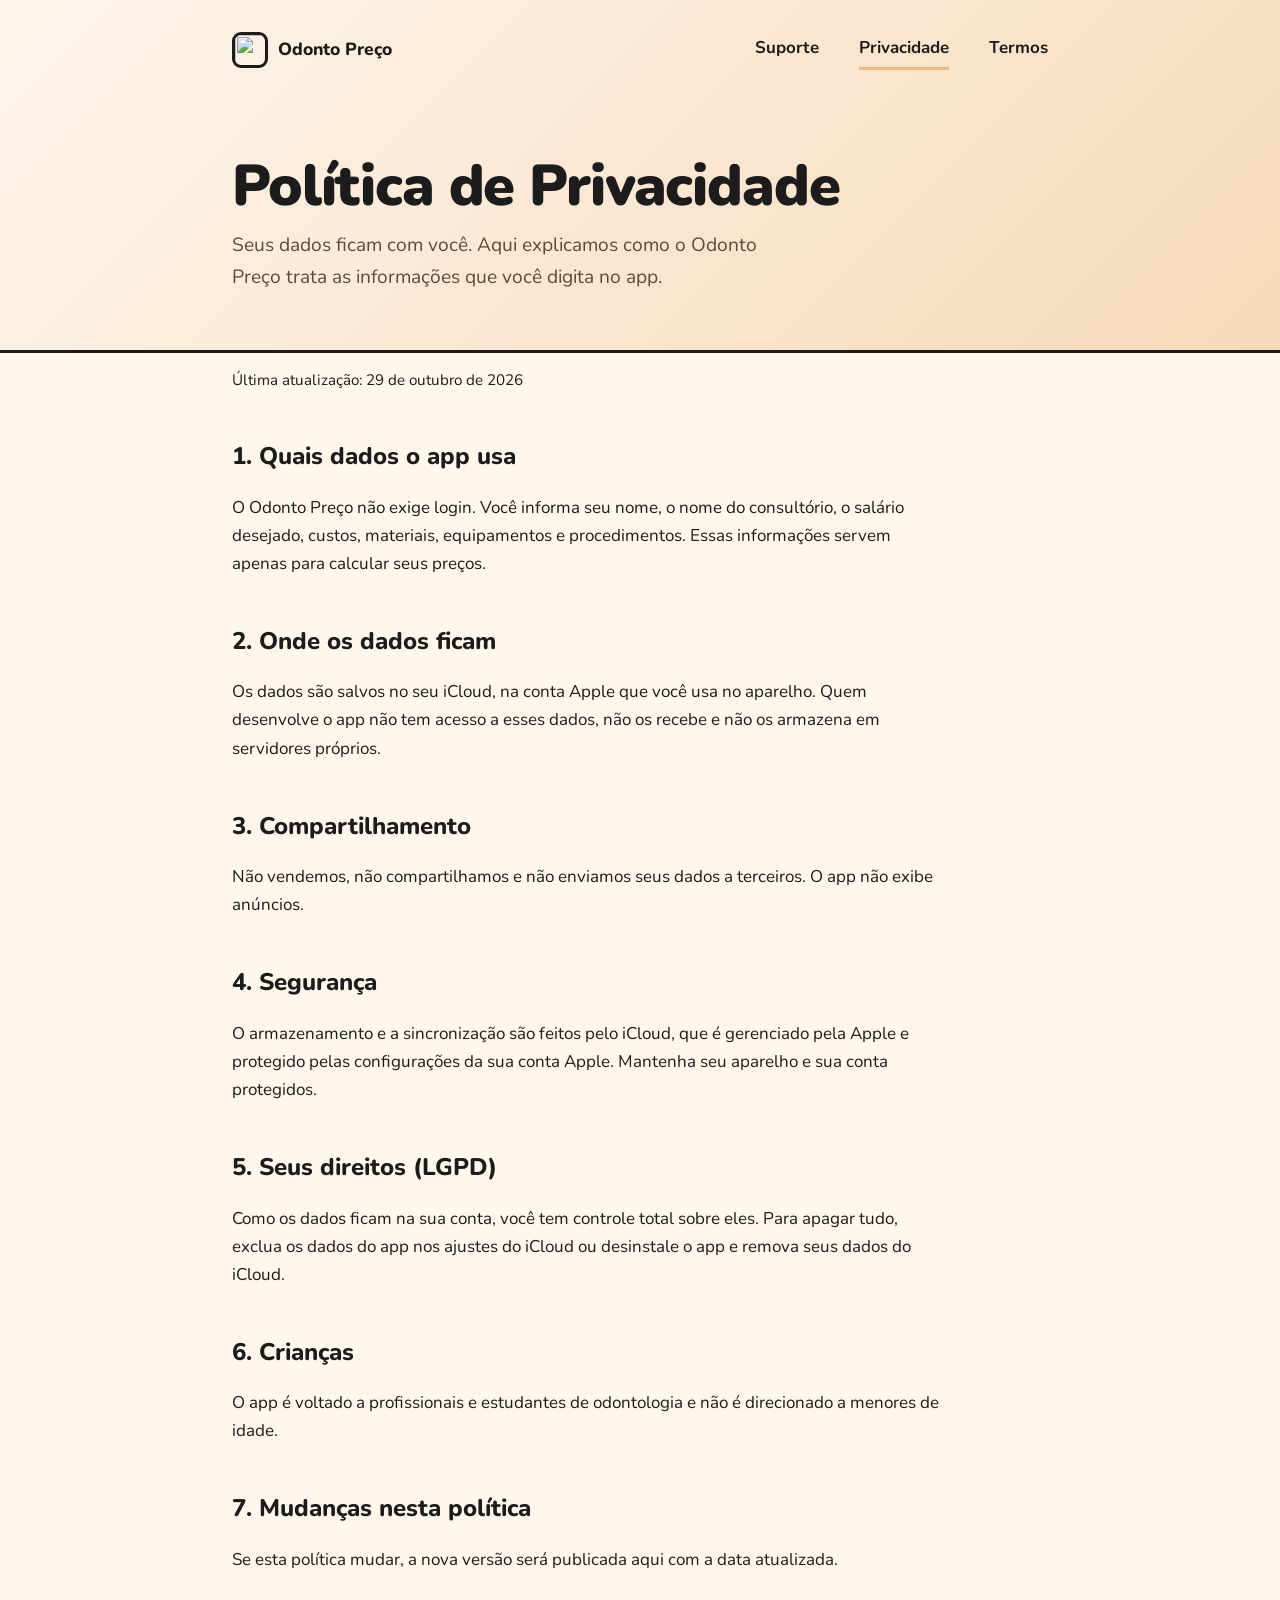
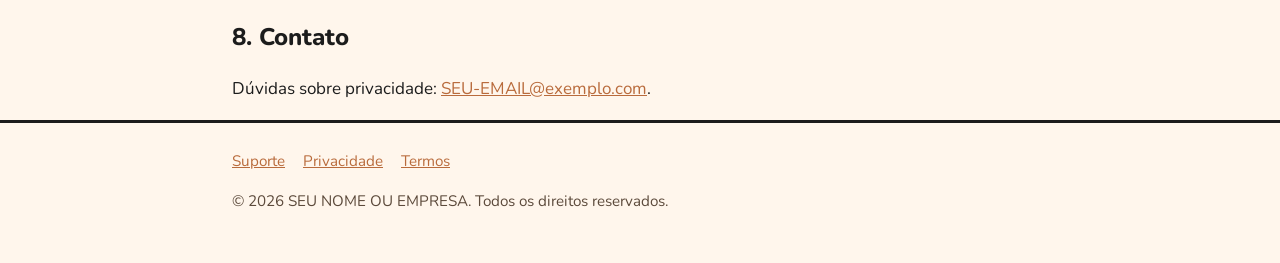
==== privacidade.html @ 5d1fe0f5 "First Website Upload" ====
<!DOCTYPE html>
<html lang="pt-BR">
<head>
<meta charset="utf-8">
<meta name="viewport" content="width=device-width, initial-scale=1, viewport-fit=cover">
<title>Política de Privacidade – Odonto Preço</title>
<link rel="icon" href="icon.png">
<link rel="preconnect" href="https://fonts.googleapis.com">
<link rel="preconnect" href="https://fonts.gstatic.com" crossorigin>
<link rel="stylesheet" href="https://fonts.googleapis.com/css2?family=Nunito:wght@400;700;800;900&display=swap">
<link rel="stylesheet" href="style.css">
</head>
<body>
<header class="hero"><nav class="wrap"><a class="brand" href="index.html"><img src="icon.png" alt="">Odonto Preço</a><a href="index.html">Suporte</a><a href="privacidade.html" aria-current="page">Privacidade</a><a href="termos.html">Termos</a></nav>
<div class="wrap"><div><h1>Política de Privacidade</h1><p class="lead">Seus dados ficam com você. Aqui explicamos como o Odonto Preço trata as informações que você digita no app.</p></div></div></header>
<main class="wrap doc">
<p class="updated">Última atualização: 29 de outubro de 2026</p>
<h2>1. Quais dados o app usa</h2>
<p>O Odonto Preço não exige login. Você informa seu nome, o nome do consultório, o salário desejado, custos, materiais, equipamentos e procedimentos. Essas informações servem apenas para calcular seus preços.</p>
<h2>2. Onde os dados ficam</h2>
<p>Os dados são salvos no seu iCloud, na conta Apple que você usa no aparelho. Quem desenvolve o app não tem acesso a esses dados, não os recebe e não os armazena em servidores próprios.</p>
<h2>3. Compartilhamento</h2>
<p>Não vendemos, não compartilhamos e não enviamos seus dados a terceiros. O app não exibe anúncios.</p>
<h2>4. Segurança</h2>
<p>O armazenamento e a sincronização são feitos pelo iCloud, que é gerenciado pela Apple e protegido pelas configurações da sua conta Apple. Mantenha seu aparelho e sua conta protegidos.</p>
<h2>5. Seus direitos (LGPD)</h2>
<p>Como os dados ficam na sua conta, você tem controle total sobre eles. Para apagar tudo, exclua os dados do app nos ajustes do iCloud ou desinstale o app e remova seus dados do iCloud.</p>
<h2>6. Crianças</h2>
<p>O app é voltado a profissionais e estudantes de odontologia e não é direcionado a menores de idade.</p>
<h2>7. Mudanças nesta política</h2>
<p>Se esta política mudar, a nova versão será publicada aqui com a data atualizada.</p>
<h2>8. Contato</h2>
<p>Dúvidas sobre privacidade: <a href="mailto:SEU-EMAIL@exemplo.com">SEU-EMAIL@exemplo.com</a>.</p>
</main>
<footer><div class="wrap"><a href="index.html">Suporte</a><a href="privacidade.html">Privacidade</a><a href="termos.html">Termos</a><p>© 2026 SEU NOME OU EMPRESA. Todos os direitos reservados.</p></div></footer>
</body>
</html>
---- style.css ----
:root{--ink:#1c1c1c;--cream:#fff6ec;--peach:#f6d9b8;--coin:#edbb80;--rust:#b96b3c;--brown:#70401f;--sky:#b8ccff;--rose:#ffb8c6;--card:#ffffff;--mut:#5c4a3b}
@media (prefers-color-scheme:dark){:root{--ink:#f4ece3;--cream:#1d1712;--peach:#2b2017;--coin:#edbb80;--rust:#e0955f;--brown:#edbb80;--card:#261d16;--mut:#c4b3a2}}
*{box-sizing:border-box}
html{scroll-padding-top:env(safe-area-inset-top,0px)}
body{margin:0;background:var(--cream);color:var(--ink);font:17px/1.65 "Nunito",ui-rounded,"Avenir Next","Segoe UI",system-ui,sans-serif;padding:env(safe-area-inset-top,0px) 0 env(safe-area-inset-bottom,0px)}
.wrap{max-width:860px;margin:0 auto;padding:0 22px}
nav{display:flex;gap:22px;flex-wrap:wrap;align-items:center;padding:20px 0;font-weight:700}
nav a{color:var(--ink);text-decoration:none;padding:4px 0;border-bottom:3px solid transparent}
nav a:hover,nav a[aria-current]{border-bottom-color:var(--coin)}
nav .brand{margin-right:auto;display:flex;align-items:center;gap:10px;font-weight:800;font-size:1.1rem;border:0}
nav .brand img{width:36px;height:36px;border-radius:9px}
a{color:var(--rust)}
a:focus-visible,summary:focus-visible{outline:3px solid var(--rust);outline-offset:3px;border-radius:6px}
.hero{background:linear-gradient(135deg,var(--cream),var(--peach));border-bottom:3px solid var(--ink)}
.hero .wrap{display:flex;align-items:center;gap:40px;padding-top:28px;padding-bottom:56px}
.hero img{width:200px;height:200px;border-radius:44px;border:3px solid var(--ink);flex:none}
h1{font-size:clamp(2.2rem,7vw,3.6rem);line-height:1.05;margin:0 0 14px;font-weight:900;letter-spacing:-.02em}
.lead{font-size:1.2rem;color:var(--mut);margin:0;max-width:30em}
main{padding:44px 0 72px}
h2{font-size:1.5rem;font-weight:800;margin:44px 0 14px}
h2:first-child{margin-top:0}
h3{font-size:1.1rem;margin:26px 0 6px}
p,li{max-width:42em}
.grid{display:grid;grid-template-columns:repeat(auto-fit,minmax(240px,1fr));gap:18px}
.card{background:var(--card);border:3px solid var(--ink);border-radius:22px;padding:20px 22px}
.card h3{margin-top:0}
.card p{margin:0;color:var(--mut)}
.card:nth-child(4n+1){background:color-mix(in srgb,var(--sky) 35%,var(--card))}
.card:nth-child(4n+2){background:color-mix(in srgb,var(--coin) 30%,var(--card))}
.card:nth-child(4n+3){background:color-mix(in srgb,var(--rose) 35%,var(--card))}
details{background:var(--card);border:3px solid var(--ink);border-radius:18px;padding:14px 20px;margin-bottom:12px}
summary{cursor:pointer;font-weight:800}
details p{margin:10px 0 0;color:var(--mut)}
.contact{margin-top:44px;background:var(--coin);color:#1c1c1c;border:3px solid var(--ink);border-radius:22px;padding:22px 26px}
.contact p{margin:0}
.contact a{color:#4a2810;font-weight:800}
.doc p,.doc li{color:var(--ink)}
.doc ul{padding-left:1.2em}
.updated{color:var(--mut);font-size:.95rem}
footer{border-top:3px solid var(--ink);padding:26px 0 34px;font-size:.95rem;color:var(--mut)}
footer a{margin-right:18px}
@media (max-width:640px){.hero .wrap{flex-direction:column;align-items:flex-start;gap:22px}.hero img{width:120px;height:120px;border-radius:28px}}
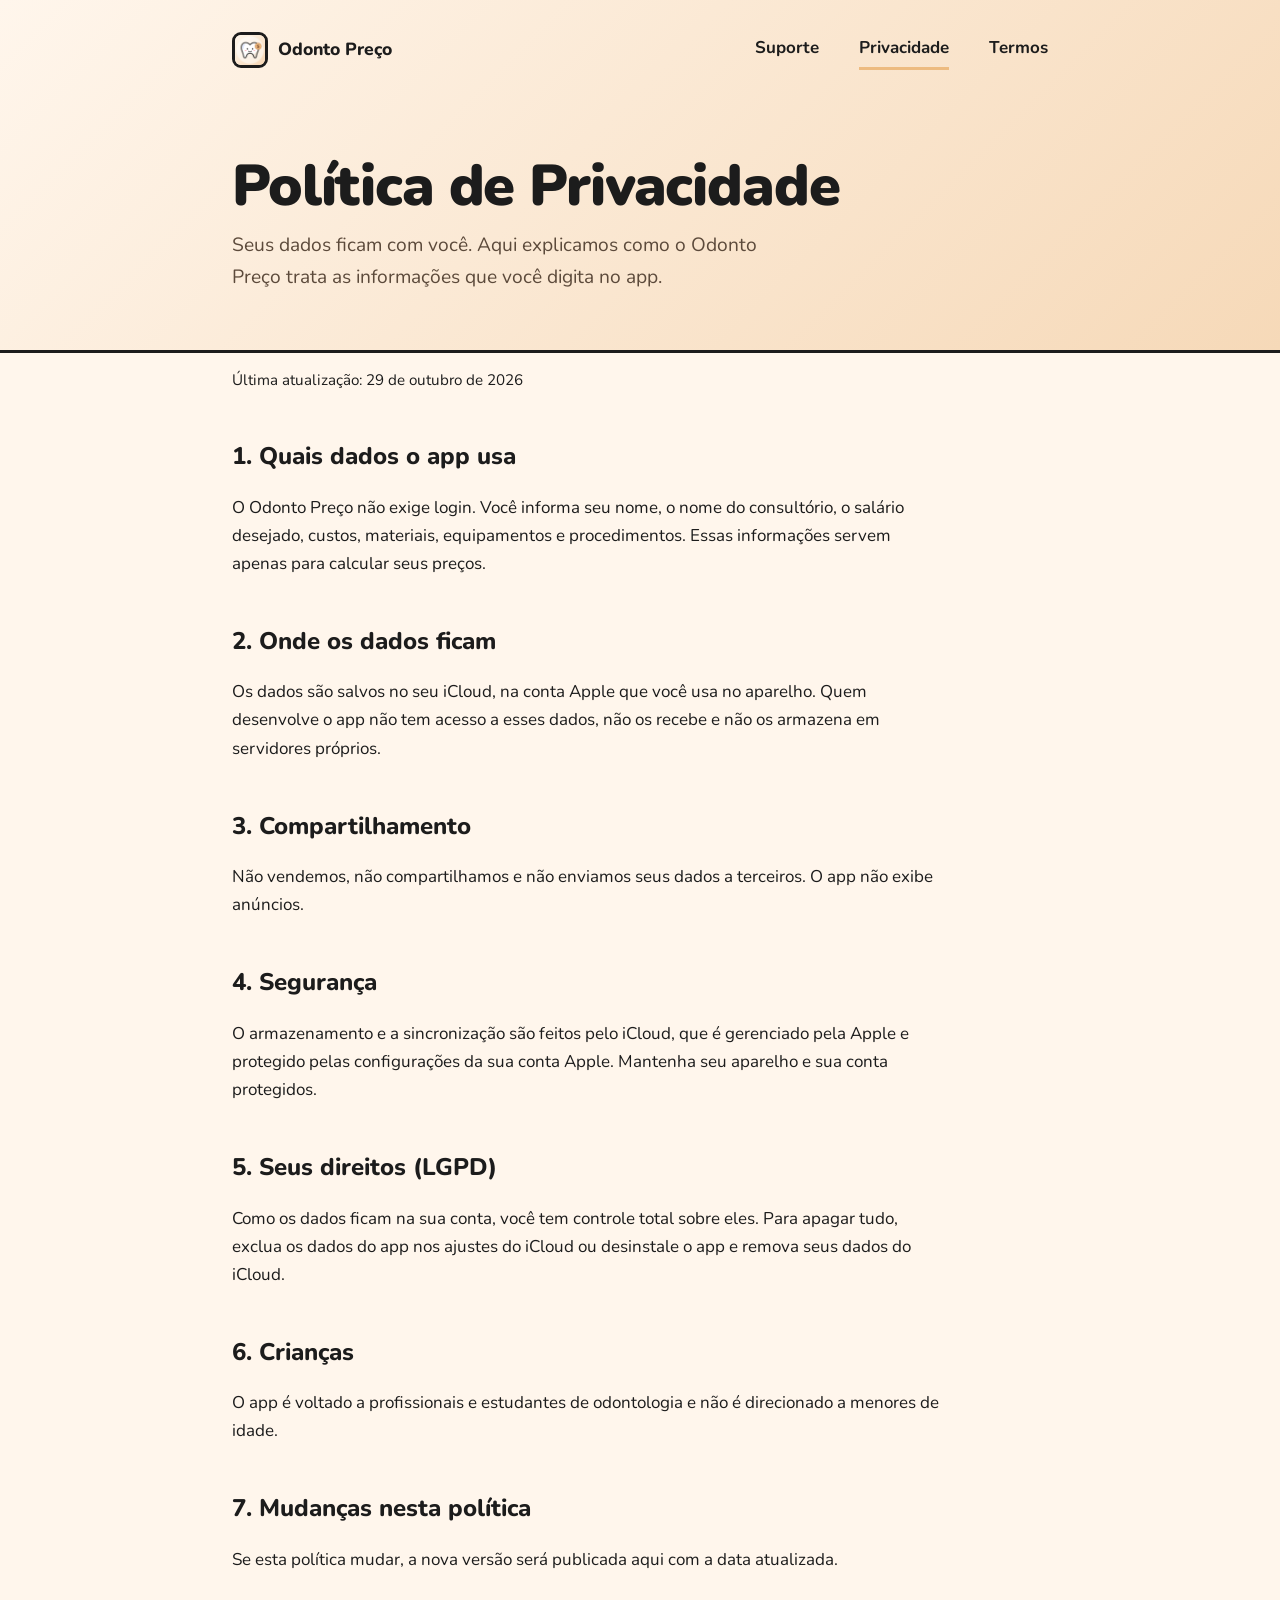
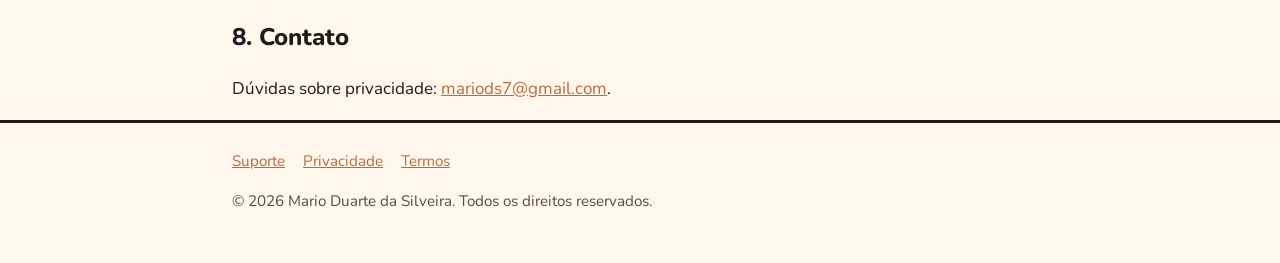
==== commit e24be049: "Upload Terms" ====
--- a/privacidade.html
+++ b/privacidade.html
@@ -30,8 +30,8 @@
 <h2>7. Mudanças nesta política</h2>
 <p>Se esta política mudar, a nova versão será publicada aqui com a data atualizada.</p>
 <h2>8. Contato</h2>
-<p>Dúvidas sobre privacidade: <a href="mailto:SEU-EMAIL@exemplo.com">SEU-EMAIL@exemplo.com</a>.</p>
+<p>Dúvidas sobre privacidade: <a href="mailto:SEU-EMAIL@exemplo.com">mariods7@gmail.com</a>.</p>
 </main>
-<footer><div class="wrap"><a href="index.html">Suporte</a><a href="privacidade.html">Privacidade</a><a href="termos.html">Termos</a><p>© 2026 SEU NOME OU EMPRESA. Todos os direitos reservados.</p></div></footer>
+<footer><div class="wrap"><a href="index.html">Suporte</a><a href="privacidade.html">Privacidade</a><a href="termos.html">Termos</a><p>© 2026 Mario Duarte da Silveira. Todos os direitos reservados.</p></div></footer>
 </body>
 </html>
